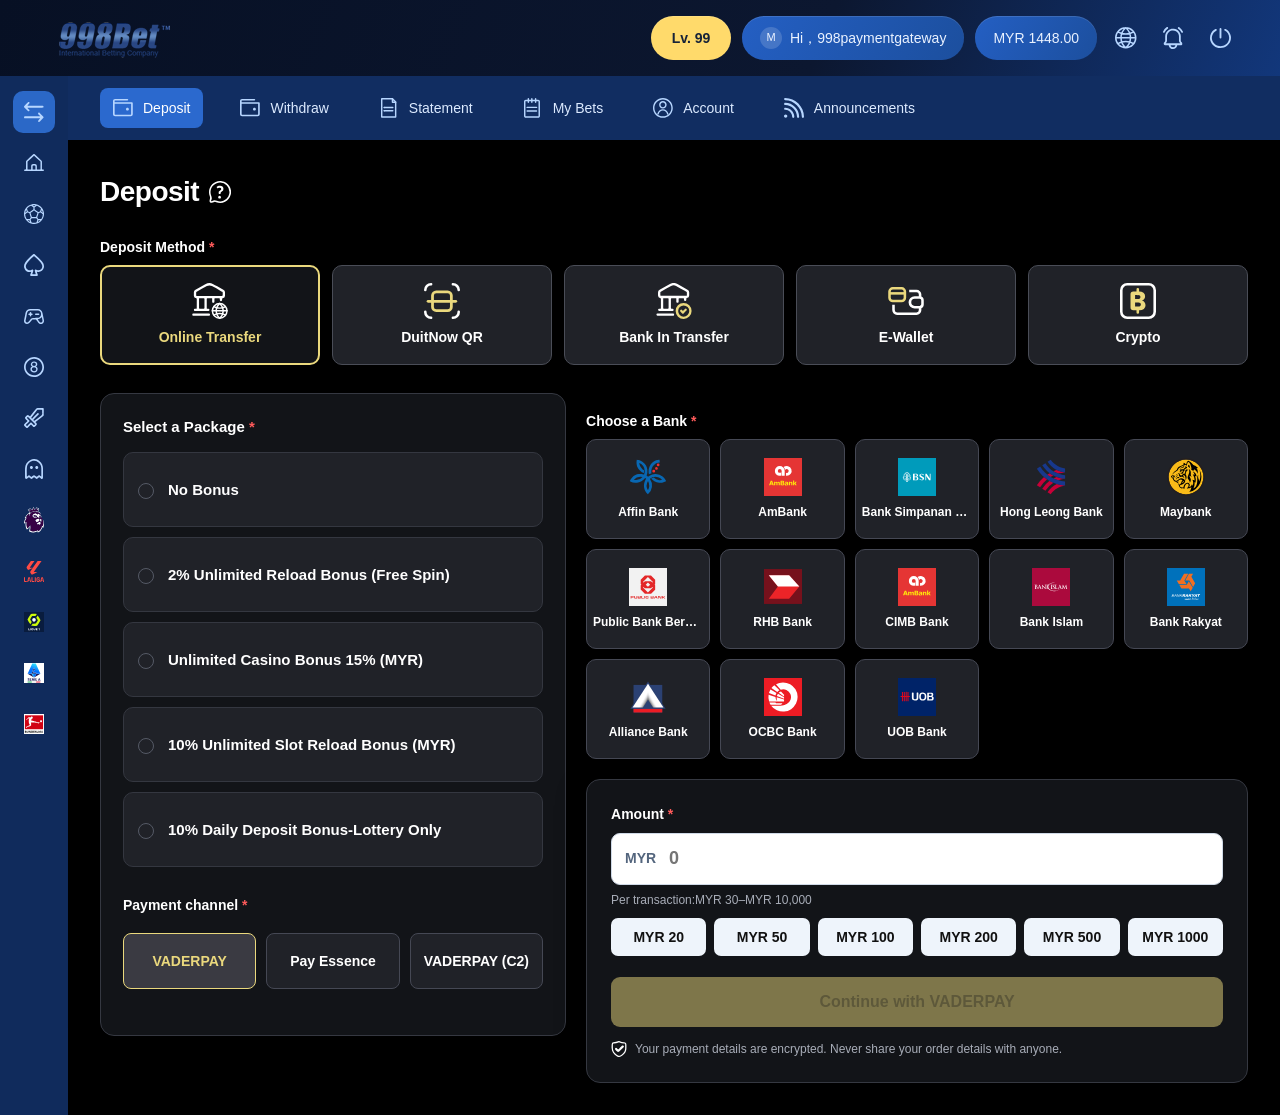
==== index.html @ 88964127 "Add files via upload" ====
﻿<head>
    <meta charset="UTF-8">
    <meta name="viewport" content="width=device-width, initial-scale=1.0">
    <title>998Bet · Deposit Centre</title>
    <link rel="stylesheet" href="css/styles.css">
    <link rel="stylesheet" href="css/asset-styles.css">
    <link rel="stylesheet" href="css/bank-styles.css">
</head>

<body>
    <div class="app-shell">
        <header class="topbar">
            <a class="brand" href="#" aria-label="998Bet home"><img src="assets/menu-icon/logo-998bet.png" /></a>
            <div class="topbar-actions">
                <button class="level-chip">Lv. 99</button>
                <button class="account-chip"><span class="avatar">M</span><span>Hi，998paymentgateway</span></button>
                <button class="balance-chip">MYR 1448.00</button>
                <button class="icon-button" aria-label="Change language"><img src="assets/menu-icon/language.svg" /></button>
                <button class="icon-button" aria-label="Notifications"><img src="assets/menu-icon/notification.svg" /></button>
                <button class="icon-button" aria-label="Notifications"><img src="assets/menu-icon/logout.svg" /></button>
            </div>
        </header>

        <main class="workspace">
            <aside class="side-nav" aria-label="Main navigation">
                <button class="nav-icon active" title="Wallet"><img src="assets/menu-icon/menu.svg" /></button>
                <button class="nav-icon" title="Home"><img src="assets/menu-icon/home.svg" /></button>
                <button class="nav-icon" title="Sports"><img src="assets/menu-icon/sports.svg" /></button>
                <button class="nav-icon" title="Live Casino"><img src="assets/menu-icon/live casino.svg" /></button>
                <button class="nav-icon" title="Games"><img src="assets/menu-icon/slots.svg" /></button>
                <button class="nav-icon" title="Lottery"><img src="assets/menu-icon/lottery.svg" /></button>
                <button class="nav-icon" title="Battle"><img src="assets/menu-icon/battle.svg" /></button>
                <button class="nav-icon" title="P2P"><img src="assets/menu-icon/p2p.svg" /></button>
                <button class="nav-icon" title="ESPN"><img src="assets/menu-icon/ESPN.svg" /></button>
                <button class="nav-icon" title="LALIGA"><img src="assets/menu-icon/laliga.svg" /></button>
                <button class="nav-icon" title="LIGUE 1"><img src="assets/menu-icon/ligue 1.svg" /></button>
                <button class="nav-icon" title="SERIES A"><img src="assets/menu-icon/serieA.svg" /></button>
                <button class="nav-icon" title="BUNDESLIGA"><img src="assets/menu-icon/bundesliga.svg" /></button>
            </aside>
            <section class="main-panel">
                <nav class="quick-nav">
                    <a class="active" href="#"><img src="assets/menu-icon/icon-deposit.svg" />Deposit</a>
                    <a href="#"><img src="assets/menu-icon/icon-withdrawal.svg" />Withdraw</a>
                    <a href="#"><img src="assets/menu-icon/icon-statement.svg" />Statement</a>
                    <a href="#"><img src="assets/menu-icon/icon-mybets.svg" />My Bets</a>
                    <a href="#"><img src="assets/menu-icon/icon-account.svg" />Account</a>
                    <a href="#"><img src="assets/menu-icon/icon-announcement.svg" />Announcements</a>
                </nav>
                <div class="content-container">
                    <section class="page-heading">
                        <div><h1>Deposit</h1></div>
                    </section>

                    <section class="category-tabs" id="categoryTabs" aria-label="Deposit methods"><button class="category-tab " onclick="setMethod('online')">Online Transfer</button><button class="category-tab " onclick="setMethod('qr')">DuitNow QR</button><button class="category-tab active" onclick="setMethod('bank')">Bank In Transfer</button><button class="category-tab " onclick="setMethod('wallet')">E-Wallet</button><button class="category-tab " onclick="setMethod('crypto')">Crypto</button></section>

                    <section class="deposit-layout">
                        <!-- LEFT SIDE: Package + Payment Channel -->
                        <div class="channel-area card">
                            <div id="packageArea"></div>

                            <div class="section-title">
                                <div>
                                    <h2 id="channelTitle">Payment channel</h2>
                                    <p id="channelSubtitle"></p>
                                </div>
                                <button class="filter-button hidden" id="filterBtn">⌄ Filter</button>
                            </div>

                            <div class="filter-row hidden" id="filterRow"></div>
                            <div class="channel-grid" id="channelGrid"></div>
                        </div>

                        <!-- RIGHT SIDE: Bank / Network / Amount -->
                        <div class="form-area">
                            <div id="bankArea"></div>
                            <section class="provider-summary card hidden" id="providerSummary"></section>
                            <section class="dynamic-form card" id="dynamicForm"></section>
                        </div>
                    </section>
                </div>
            </section>
        </main>
    </div>
    <div class="toast" id="toast" role="status"></div>
    <div class="modal-backdrop hidden" id="modalBackdrop"><section class="modal" id="modal"></section></div>
    <script src="app.js"></script>


</body>
---- css/styles.css ----
:root{
    /* Client Brand Colors */
    --color-primary:#ead87d;
    --color-secondary:#202228;
    --color-accent:#ffd700;
    --color-surface:#121418;
    --color-text:#ffffff;
    --color-background:#000000;
    --color-highlight:#fff1a8;
    --color-on-primary:#111111;
    --color-success:#43c07a;
    --color-error:#ff5b5b;
    --color-live:#2ee6c6;

    /* Keep your existing variable names for compatibility */
    --navy:#121418;
    --navy-2:#202228;
    --blue:#ead87d;
    --blue-50:#fff1a8;
    --ink:#ffffff;
    --muted:#a8adb8;
    --line:#353841;
    --surface:#121418;
    --bg:#000000;
    --success:#43c07a;
    --warning:#ffd700;
    --danger:#ff5b5b;

    --radius:14px;
    --shadow:0 10px 30px rgba(0,0,0,.35);
}

* {
    box-sizing: border-box;
}

body {
    margin: 0;
    color: var(--ink);
    font: 14px/1.45 Inter,"Microsoft YaHei",Arial,sans-serif;
    background: var(--bg);
}

button, input, select {
    font: inherit;
}

button {
    cursor: pointer;
    border: 0;
}

.app-shell {
    min-height: 100vh;
}

.topbar {
    height: 76px;
    padding: 0 42px;
    display: flex;
    align-items: center;
    justify-content: space-between;
    color: #fff;
    background: linear-gradient(112deg,#071024,#0c1730 64%,#12377b);
    box-shadow: 0 1px 0 rgba(255,255,255,.12);
}

.brand {
    position: relative;
    color: #4d8bf1;
    text-decoration: none;
    font-weight: 900;
    font-size: 30px;
    font-style: italic;
    letter-spacing: -2px;
}

    .brand span {
        color: #77a7ff;
    }

    .brand small {
        display: block;
        position: absolute;
        left: 3px;
        top: 35px;
        white-space: nowrap;
        color: #7693c6;
        font-size: 6px;
        letter-spacing: .6px;
        font-style: normal;
    }

.topbar-actions {
    display: flex;
    align-items: center;
    gap: 11px;
}

.level-chip, .account-chip, .balance-chip {
    height: 44px;
    border-radius: 24px;
    color: #eaf2ff;
    padding: 0 18px;
    background: linear-gradient(120deg,#245fc3,#1c4f9e);
    box-shadow: inset 0 1px rgba(255,255,255,.12);
}

.level-chip {
    min-width: 80px;
    color: #172338;
    font-weight: 800;
    background: #ffda6b;
}

.account-chip {
    display: flex;
    gap: 8px;
    align-items: center;
}

.avatar {
    background: rgba(255,255,255,.16);
    width: 22px;
    height: 22px;
    border-radius: 50%;
    display: grid;
    place-items: center;
    font-size: 11px;
}

.icon-button {
    width: 36px;
    height: 36px;
    border-radius: 50%;
    position: relative;
    font-size: 21px;
    color: #d9e9ff;
    background: transparent;
}

    .icon-button:hover {
        background: rgba(255,255,255,.1);
    }

    .icon-button i {
        position: absolute;
        top: 5px;
        right: 5px;
        width: 6px;
        height: 6px;
        border-radius: 50%;
        background: #ffcf59;
    }

.workspace {
    display: flex;
    min-height: calc(100vh - 76px);
}

.side-nav {
    width: 68px;
    flex: none;
    display: flex;
    gap: 9px;
    align-items: center;
    flex-direction: column;
    padding: 15px 0;
    background: #102b5c;
}

.nav-icon {
    width: 42px;
    height: 42px;
    border-radius: 10px;
    color: #b9d7ff;
    font-size: 22px;
    background: transparent;
}

    .nav-icon:hover, .nav-icon.active {
        color: #fff;
        background: #2b68c7;
    }

.main-panel {
    width: calc(100% - 68px);
}

.quick-nav {
    height: 64px;
    display: flex;
    align-items: center;
    gap: 24px;
    padding: 0 32px;
    color: #dceaff;
    background: #112d61;
}

    .quick-nav a {
        padding: 10px 13px;
        border-radius: 8px;
        color: #dceaff;
        text-decoration: none;
        display: flex;
        align-items: center;
        gap: 10px;
    }

        .quick-nav a img {
            width: 20px;
            height: 20px;
            object-fit: contain;
            flex-shrink: 0;
        }

        .quick-nav a:hover, .quick-nav a.active {
            color: #fff;
            background: #2b69ce;
        }

.content-container {
    max-width: 1260px;
    margin: auto;
    padding: 32px;
}

.page-heading {
    display: flex;
    align-items: center;
    justify-content: space-between;
    margin-bottom: 24px;
}

.eyebrow {
    margin: 0 0 3px;
    color: var(--blue);
    font-weight: 700;
    font-size: 12px;
}

.page-heading h1 {
    margin: 0;
    font-size: 28px;
    letter-spacing: -.5px;
}

.page-heading p:not(.eyebrow) {
    margin: 5px 0 0;
    color: var(--muted);
}

.history-link {
    color: var(--blue);
    font-weight: 700;
    text-decoration: none;
}

    .history-link span {
        font-size: 20px;
        vertical-align: -1px;
    }

.category-tabs {
    display:grid;
    grid-template-columns:repeat(5,1fr);
    gap:12px;
    width:100%;
    margin:0 0 28px;
    padding:0;
    overflow:visible;
}

.category-tab {
    position:relative;
    min-height:80px;
    padding:16px 12px;
    display:flex;
    flex-direction:column;
    align-items:center;
    justify-content:center;
    gap:12px;
    border:1px solid #4a4d57;
    border-radius:10px;
    background:var(--color-secondary,#202228);
    color:var(--color-text,#ffffff);
    cursor:pointer;
    transition:.2s ease;
}

    .category-tab:hover {
        border-color: var(--color-primary,#ead87d);
    }

    .category-tab.active {
        border: 2px solid var(--color-primary,#ead87d);
        background: var(--color-surface,#121418);
    }

.deposit-layout {
    display: grid;
    grid-template-columns: minmax(350px,.88fr) minmax(480px,1.25fr);
    gap: 20px;
    align-items: start;
}

.card {
    background: var(--surface);
    border: 1px solid var(--line);
    border-radius: var(--radius);
    box-shadow: var(--shadow);
}

.channel-area {
    padding: 22px;
}

.section-title {
}

    .section-title h2 {
        font-size: 14px;
    }

    .section-title p {
        margin: 5px 0 18px;
        color: var(--muted);
        font-size: 12px;
    }

.filter-button {
    color: var(--blue);
    background: transparent;
    font-weight: 700;
}

.filter-row {
    display: flex;
    gap: 8px;
    margin: 0 0 16px;
}

.filter {
    padding: 6px 10px;
    border-radius: 18px;
    background: #f1f5fa;
    color: #55657a;
}

    .filter.active {
        background: #ddecff;
        color: #145dbe;
    }

.hidden {
    display: none !important;
}

.channel-grid {
}

.channel-card {
    min-height: 70px;
    text-align: left;
    padding: 14px;
    border: 1px solid var(--line);
    border-radius: 11px;
    background: #fff;
    position: relative;
    transition: .18s;
}

    .channel-card:hover {
        border-color: #8ab6f5;
        transform: translateY(-1px);
    }

    .channel-card.selected {
        border: 2px solid var(--blue);
        background: var(--blue-50);
        padding: 13px;
    }

    .channel-card.disabled {
        opacity: .52;
        background: #f6f7f9;
        cursor: not-allowed;
    }

.check {
    display: none;
    position: absolute;
    right: 9px;
    top: 9px;
    width: 19px;
    height: 19px;
    border-radius: 50%;
    color: #fff;
    background: var(--blue);
    place-items: center;
    font-size: 11px;
}

.selected .check {
    display: grid;
}

.channel-logo {
    width: 50px;
    height: 50px;
    display: grid;
    place-items: center;
    color: #fff;
    background: linear-gradient(145deg,#151b2a,#2d5fa7);
    border-radius: 9px;
    font-size: 12px;
    font-weight: 900;
    letter-spacing: -1px;
}

.channel-name {
    font-weight: 800;
    font-size: 13px;
    margin: 0;
    text-align: left;
}

.channel-meta {
    display: flex;
    justify-content: space-between;
    gap: 5px;
    color: var(--muted);
    font-size: 11px;
    margin-top: 4px;
}

.tag {
    font-size: 10px;
    padding: 3px 6px;
    border-radius: 4px;
    font-weight: 700;
}

    .tag.featured {
        background: #e2f6e9;
        color: var(--success);
    }

    .tag.maintenance {
        background: #fff0d8;
        color: #a35f00;
    }

.form-area {
    display: grid;
    gap: 20px;
}

.provider-summary {
    padding: 22px;
    display: grid;
    grid-template-columns: auto 1fr auto;
    gap: 18px;
    align-items: center;
}

.large-logo {
    width: 62px;
    height: 62px;
    border-radius: 14px;
    background: linear-gradient(145deg,#102348,#2d74d9);
    display: grid;
    place-items: center;
    color: #fff;
    font-weight: 900;
    font-size: 18px;
}

.provider-summary h2 {
    font-size: 18px;
    margin: 0;
}

.provider-summary p {
    margin: 3px 0 0;
    color: var(--muted);
}

.summary-list {
    display: flex;
    gap: 8px;
    flex-wrap: wrap;
    justify-content: flex-end;
}

.summary-pill {
    padding: 7px 9px;
    border-radius: 7px;
    color: #47576e;
    background: #f0f4f9;
    font-size: 12px;
}

    .summary-pill strong {
        display: block;
        color: var(--ink);
        font-size: 13px;
    }

.dynamic-form {
    padding: 24px;
}

.notice {
    display: flex;
    gap: 10px;
    padding: 12px 14px;
    margin-bottom: 21px;
    border-radius: 9px;
    background: #fff6df;
    color: #835b12;
    font-size: 12px;
}

    .notice b {
        font-size: 15px;
    }

.form-label {
    display: block;
    margin-bottom: 8px;
    font-weight: 750;
}

.required {
    color: var(--danger);
}

.amount-wrap {
    position: relative;
}

.currency {
    position: absolute;
    top: 15px;
    left: 14px;
    color: #53657d;
    font-weight: 800;
}

.amount-wrap input {
    width: 100%;
    height: 52px;
    border: 1px solid #cfd9e6;
    border-radius: 9px;
    padding: 0 16px 0 57px;
    font-size: 18px;
    font-weight: 700;
    color: var(--ink);
    outline: 0;
    color: var(--color-on-primary);
}

    .amount-wrap input:focus, .form-control:focus {
        border-color: var(--blue);
        box-shadow: 0 0 0 3px rgba(35,116,225,.12);
    }

    .amount-wrap input.error {
        border-color: var(--danger);
    }

.input-help {
    min-height: 20px;
    margin-top: 7px;
    color: var(--muted);
    font-size: 12px;
}

    .input-help.error {
        color: var(--danger);
    }

.quick-amounts {
    display: grid;
    grid-template-columns: repeat(6,1fr);
    gap: 8px;
    margin: 6px 0 21px;
}

    .quick-amounts button {
        height: 38px;
        border-radius: 7px;
        color: var(--color-on-primary);
        background: #eef4fb;
        font-weight: 700;
    }

        .quick-amounts button:hover {
            background: var(--color-primary);
        }

.form-row {
    display: grid;
    grid-template-columns: 1fr 1fr;
    gap: 14px;
    margin: 14px 0;
}

.form-control {
    width: 100%;
    height: 46px;
    padding: 0 13px;
    border: 1px solid #cfd9e6;
    border-radius: 8px;
    outline: 0;
    background: #fff;
}

.primary-button {
    width: 100%;
    height: 50px;
    border-radius: 9px;
    background: var(--color-primary);
    font-size: 16px;
    font-weight: 800;
    box-shadow:0 7px 14px var(--shadow-color);
}

    .primary-button:disabled {
        opacity: .5;
        cursor: not-allowed;
    }

    .primary-button:not(:disabled):hover {
        background: var(--color-secondary);
        color:var(--color-text);
    }

.security-copy {
    display: flex;
    align-items: center;
    gap: 7px;
    color: var(--muted);
    font-size: 12px;
    margin-top: 14px;
}

.bank-selection {
}

.bank-select-wrap {
    position: relative;
}

.bank-select {
    width: 100%;
    height: 46px;
    padding: 0 38px 0 13px;
    border: 1px solid #cfd9e6;
    border-radius: 8px;
    outline: 0;
    background: #fff;
    color: var(--ink);
    appearance: none;
    -webkit-appearance: none;
    cursor: pointer;
}

.bank-select:focus {
    border-color: var(--blue);
    box-shadow: 0 0 0 3px rgba(35,116,225,.12);
}

.bank-card {
    padding: 16px;
    background: var(--surface);
    border: 1px solid var(--line);
    border-radius: var(--radius);
    box-shadow: var(--shadow);
    margin-bottom: 19px;
}

    .bank-card h3 {
        margin: 0 0 12px;
        font-size: 14px;
    }

.account-line {
    display: flex;
    align-items: center;
    justify-content: space-between;
    padding: 8px 0;
}

    .account-line span {
        color: var(--muted);
    }

.copy-button {
    border-radius: 6px;
    padding: 5px 8px;
    background: #e2efff;
    color: #1763c4;
    font-weight: 700;
}

.stepper {
    display: flex;
    gap: 4px;
    margin-bottom: 22px;
}

.step {
    flex: 1;
    position: relative;
    color: #718096;
    font-size: 11px;
    text-align: center;
}

    .step::before {
        content: attr(data-step);
        display: grid;
        place-items: center;
        margin: 0 auto 5px;
        width: 23px;
        height: 23px;
        border-radius: 50%;
        background: #e8edf4;
        color: #64748b;
        font-weight: 800;
    }

    .step.active {
        color: var(--blue);
        font-weight: 700;
    }

        .step.active::before {
            background: var(--blue);
            color: #fff;
        }

.upload-box {
    border: 1px dashed #aac3e7;
    background: #f8fbff;
    border-radius: 9px;
    padding: 15px;
    text-align: center;
    color: #557196;
    font-size: 12px;
}

    .upload-box input {
        display: none;
    }

    .upload-box label {
        display: inline-block;
        padding: 7px 10px;
        border-radius: 6px;
        background: #e7f1ff;
        font-weight: 700;
        cursor: pointer;
        margin-top: 7px;
    }

.crypto-info {
    display: grid;
    grid-template-columns: 1fr 1fr;
    gap: 9px;
    padding: 14px;
    border-radius: 9px;
    background: #f6f9fd;
    color: #526277;
    font-size: 12px;
    margin: 17px 0;
}

    .crypto-info strong {
        display: block;
        color: var(--ink);
        font-size: 14px;
        margin-top: 2px;
    }

.help-grid {
    display: grid;
    grid-template-columns: repeat(3,1fr);
    gap: 14px;
    margin-top: 24px;
}

.help-card {
    display: flex;
    gap: 11px;
    align-items: center;
    padding: 14px;
    border-radius: 11px;
    background: #fff;
    border: 1px solid var(--line);
}

    .help-card p {
        margin: 2px 0 0;
        color: var(--muted);
        font-size: 12px;
    }

.help-icon {
    width: 33px;
    height: 33px;
    flex: none;
    display: grid;
    place-items: center;
    border-radius: 50%;
    font-weight: 900;
}

    .help-icon.success {
        color: #138a4e;
        background: #dcf5e6;
    }

    .help-icon.warning {
        color: #aa6c00;
        background: #fff0d7;
    }

    .help-icon.blue {
        color: #1766cb;
        background: #e3f0ff;
    }

.toast {
    position: fixed;
    z-index: 10;
    bottom: 24px;
    left: 50%;
    transform: translate(-50%,20px);
    opacity: 0;
    padding: 11px 16px;
    border-radius: 8px;
    color: #fff;
    background: #172338;
    box-shadow: var(--shadow);
    pointer-events: none;
    transition: .22s;
}

    .toast.show {
        opacity: 1;
        transform: translate(-50%,0);
    }

.modal-backdrop {
    position: fixed;
    z-index: 20;
    inset: 0;
    display: grid;
    place-items: center;
    padding: 20px;
    background: rgba(4,14,31,.56);
}

.modal {
    width: min(520px,100%);
    padding: 30px;
    border-radius: 16px;
    background: #fff;
    box-shadow: 0 22px 70px rgba(0,0,0,.35);
}

    .modal h2 {
        margin: 0 0 5px;
    }

    .modal > p {
        margin: 0 0 20px;
        color: var(--muted);
    }

.qr {
    margin: 23px auto;
    width: 176px;
    height: 176px;
    background: repeating-linear-gradient(90deg,#14233e 0 8px,#fff 8px 13px,#14233e 13px 17px),repeating-linear-gradient(#14233e 0 7px,#fff 7px 12px);
    border: 10px solid #fff;
    box-shadow: 0 0 0 1px var(--line);
}

.payment-detail {
    display: flex;
    justify-content: space-between;
    padding: 10px 0;
}

.countdown {
    color: #bd6414;
    font-weight: 800;
}

.modal-actions {
    display: flex;
    gap: 10px;
    margin-top: 20px;
}

.secondary-button {
    height: 48px;
    padding: 0 16px;
    border-radius: 9px;
    background: #edf3fb;
    color: #26578e;
    font-weight: 700;
}

.modal-actions .primary-button {
    flex: 1;
}

.network {
    margin: 14px 0;
    padding: 11px;
    border-radius: 8px;
    color: #9c2c2c;
    background: #fff0ef;
    font-size: 12px;
    font-weight: 700;
}

@media(max-width:920px) {
    .deposit-layout {
        grid-template-columns: 1fr;
    }

    .provider-summary {
        grid-template-columns: auto 1fr;
    }

    .summary-list {
        grid-column: 1/-1;
        justify-content: flex-start;
    }

    .topbar {
        padding: 0 20px;
    }

    .side-nav {
        display: none;
    }

    .main-panel {
        width: 100%;
    }

    .quick-nav {
        padding: 0 16px;
        overflow: auto;
    }

    .content-container {
        padding: 24px 18px;
    }

    .category-tabs {
        grid-template-columns: repeat(3,1fr);
    }
}

@media(max-width:620px) {
    .topbar {
        height: 65px;
    }

    .brand {
        font-size: 25px;
    }

    .topbar-actions {
        gap: 4px;
    }

    .account-chip {
        width: 38px;
        padding: 0;
        justify-content: center;
    }

        .account-chip > span:last-child, .level-chip, .balance-chip {
            display: none;
        }

    .workspace {
        min-height: calc(100vh - 65px);
    }

    .quick-nav {
        height: 55px;
    }

        .quick-nav a {
            padding: 8px 10px;
            font-size: 12px;
        }

    .page-heading {
        align-items: flex-end;
    }

        .page-heading h1 {
            font-size: 24px;
        }

        .page-heading p:not(.eyebrow) {
            display: none;
        }

    .channel-grid {
        grid-template-columns: 1fr 1fr;
    }

    .provider-summary {
        padding: 17px;
    }

    .dynamic-form, .channel-area {
        padding: 17px;
    }

    .quick-amounts {
        grid-template-columns: repeat(3,1fr);
    }

    .form-row, .crypto-info {
        grid-template-columns: 1fr;
    }

    .help-grid {
        grid-template-columns: 1fr;
    }

    .history-link {
        font-size: 12px;
    }

    .category-tabs {
        margin-right: -18px;
        display: flex;
        flex-wrap: wrap;
        gap: 10px;
        justify-content: center;
    }

    .category-tab {
        padding: 9px 12px;
        width: calc((100% - 20px)/3);
    }

    .section-title p {
        max-width: 220px;
    }

    .modal {
        padding: 22px;
    }

    .category-tabs {
        grid-template-columns: repeat(3,1fr);
        gap: 10px;
    }

    .category-tab {
        min-height: 100px;
        padding: 5px;
    }

        .category-tab-name,
        .category-tab span:not(.category-selected),
        .payment-channel-text-item {
            font-size: 12px !important;
        }

    .bank-grid {
        grid-template-columns: repeat(3, minmax(0, 1fr)) !important;
    }
}

@media(max-width:400px){
    .category-tabs{
        grid-template-columns:1fr;
    }
}


.category-tab {
    display: flex;
    align-items: center;
    justify-content: center;
    gap: 8px;
}

.category-tab-icon {
    width: 36px;
    height: 36px;
    object-fit: contain;
    flex-shrink: 0;
}

.category-tab.active .category-tab-icon{
     filter:none;
}

.category-tab.active:nth-child(1) .category-tab-icon,
.category-tab.active:nth-child(3) .category-tab-icon{
    filter:brightness(0) invert(1);
}

.category-tab-name,
.category-tab span:not(.category-selected){
    font-size:14px;
    font-weight:700;
    text-align:center;
    color:var(--color-text,#ffffff);
}

.category-tab.active span{
    color:var(--color-primary,#ead87d);
}

/* E-Wallet: 4 payment channels per page with left/right paging */
.ewallet-channel-page{
    width:100%;
    display:flex;
    align-items:stretch;
    gap:8px;
}
.ewallet-channel-page-grid{
    flex:1;
    min-width:0;
    display:grid;
    grid-template-columns:repeat(4,minmax(0,1fr));
    gap:12px;
}
.ewallet-channel-page-grid .channel-card{
    width:100%;
    min-width:0;
}
.ewallet-page-arrow{
    width:34px;
    min-width:34px;
    border:1px solid #b7d6ff;
    border-radius:8px;
    background:#e7f1fd;
    color:#1a4687;
    font-size:25px;
    line-height:1;
    cursor:pointer;
    display:flex;
    align-items:center;
    justify-content:center;
}
.ewallet-page-arrow:hover:not(:disabled){
    background:#d4e7fb;
}
.ewallet-page-arrow:disabled{
    opacity:.35;
    cursor:default;
}
@media(max-width:900px){
    .ewallet-channel-page-grid{
        grid-template-columns:repeat(2,minmax(0,1fr));
    }
}

/* E-Wallet: 2 x 2 channel cards with dot pagination */
.ewallet-channel-page{
    width:100%;
}
.ewallet-channel-page-grid{
    width:100%;
    display:grid;
    grid-template-columns:repeat(2,minmax(0,1fr));
    gap:12px;
}
.ewallet-channel-page-grid .channel-card{
    width:100%;
    min-width:0;
}
.ewallet-page-dots{
    display:flex;
    justify-content:center;
    align-items:center;
    gap:9px;
    margin-top:14px;
}
.ewallet-page-dot{
    width:10px;
    height:10px;
    padding:0;
    border:0;
    border-radius:50%;
    background:#cbd6e4;
    cursor:pointer;
}
.ewallet-page-dot.active{
    background:#2f73dc;
    transform:scale(1.1);
}
@media(max-width:560px){
    .ewallet-channel-page-grid{
        grid-template-columns:1fr;
    }
}

/* FINAL: E-Wallet cards use the exact same card sizing as other channels */
#channelGrid .ewallet-channel-page-grid .channel-card{
    min-height:108px;
    height:108px;
    padding:14px;
    box-sizing:border-box;
}
#channelGrid .ewallet-channel-page-grid .channel-card.selected{
    min-height:108px;
    height:108px;
    padding:13px;
}
#channelGrid .ewallet-channel-page-grid{
    grid-template-columns:repeat(2,minmax(0,1fr));
    gap:11px;
}
#channelGrid .ewallet-channel-page{
    width:100%;
}
#channelGrid .ewallet-page-dots{
    margin-top:12px;
    padding:0;
}

/* FIX: E-Wallet pagination must span the full channel-grid width */
#channelGrid .ewallet-channel-page{
    grid-column:1 / -1;
    width:100%;
    min-width:0;
    box-sizing:border-box;
}

#channelGrid .ewallet-channel-page-grid{
    width:100%;
    min-width:0;
    display:grid;
    grid-template-columns:repeat(2,minmax(0,1fr));
    gap:11px;
    box-sizing:border-box;
}

#channelGrid .ewallet-channel-page-grid .channel-card{
    width:100%;
    min-width:0;
    min-height:108px;
    height:108px;
    box-sizing:border-box;
}

#channelGrid .ewallet-page-dots{
    width:100%;
    display:flex;
    justify-content:center;
    align-items:center;
    gap:9px;
    margin-top:12px;
    box-sizing:border-box;
}

/* FINAL CLEAN E-WALLET LAYOUT
   Use the same .channel-card dimensions as every other flow.
   Only the grid changes to 2 x 2 and page dots span both columns. */
#channelGrid.ewallet-paged{
    display:grid;
    grid-template-columns:repeat(2,minmax(0,1fr));
    gap:11px;
    width:100%;
    min-width:0;
    box-sizing:border-box;
    align-items:start;
}

#channelGrid.ewallet-paged > .channel-card{
    width:100%;
    min-width:0;
    min-height:108px;
    height:108px;
    box-sizing:border-box;
    margin:0;
}

#channelGrid.ewallet-paged > .ewallet-page-dots{
    grid-column:1 / -1;
    width:100%;
    height:16px;
    display:flex;
    justify-content:center;
    align-items:center;
    gap:9px;
    margin:1px 0 0;
    padding:0;
    box-sizing:border-box;
}

#channelGrid.ewallet-paged .ewallet-page-dot{
    width:9px;
    height:9px;
    min-width:9px;
    padding:0;
    border:0;
    border-radius:50%;
    background:#cbd6e4;
    box-shadow:none;
    cursor:pointer;
}

#channelGrid.ewallet-paged .ewallet-page-dot.active{
    background:#2f73dc;
    transform:scale(1.15);
}

@media(max-width:560px){
    #channelGrid.ewallet-paged{
        grid-template-columns:repeat(2,minmax(0,1fr));
    }
}

/* E-Wallet card sizing: use the exact same sizing as normal .channel-card */
#channelGrid.ewallet-paged > .channel-card{
    width:100%;
    min-width:0;
    min-height:108px;
    height:auto;
    padding:14px;
    box-sizing:border-box;
    margin:0;
    align-self:stretch;
}

#channelGrid.ewallet-paged > .channel-card.selected{
    min-height:70px;
    height:auto;
    padding:13px;
    box-sizing:border-box;
}

/* E-Wallet desktop drag / mobile swipe */
#channelGrid.ewallet-paged{
    touch-action:pan-y;
    user-select:none;
    cursor:grab;
}
#channelGrid.ewallet-paged:active{
    cursor:grabbing;
}
#channelGrid.ewallet-paged .channel-card{
    -webkit-user-drag:none;
}


/*--------------------deposit package----------------*/
.deposit-package-selection {
}

.deposit-package-wrap {
    position: relative;
    width: 100%;
}

.deposit-package-select {
    width: 100%;
    height: 44px;
    padding: 0 14px;
    border: 1px solid #b9d0ff;
    border-radius: 6px;
    background: #fff;
    color: #10243f;
    display: flex;
    align-items: center;
    justify-content: space-between;
    font-size: 16px;
    cursor: pointer;
    text-align: left;
}

.package-placeholder {
    color: #777;
}

.package-arrow {
    color: #627795;
    font-size: 14px;
}

.deposit-package-dropdown {
    position: absolute;
    top: calc(100% + 4px);
    bottom: auto;
    left: 0;
    right: 0;
    background: #fff;
    border: 1px solid #d9e2ee;
    border-radius: 6px;
    box-shadow: 0 8px 24px rgba(20, 50, 90, 0.15);
    max-height: 240px;
    overflow-y: auto;
    z-index: 9999;
    display: none;
}

.deposit-package-dropdown.show {
    display: block;
}

.deposit-package-item {
    width: 100%;
    min-height: 44px;
    padding: 10px 14px;
    border: 0;
    background: #fff;
    color: #10243f;
    text-align: left;
    font-size: 15px;
    cursor: pointer;
}

.deposit-package-item:hover {
    background: #f1f6ff;
}


.payment-channel-selection{
width:100%;
margin-bottom:24px;
}

.payment-channel-wrap{
position:relative;
width:100%;
}

.payment-channel-select{
width:100%;
height:44px;
padding:0 14px;
border:1px solid #b9d0ff;
border-radius:6px;
background:#fff;
color:#10243f;
display:flex;
align-items:center;
justify-content:space-between;
font-size:16px;
cursor:pointer;
text-align:left;
box-sizing:border-box;
}

.payment-channel-arrow{
color:#627795;
font-size:14px;
}

.payment-channel-dropdown{
position:absolute;
top:calc(100% + 4px);
left:0;
right:0;
background:#fff;
border:1px solid #d9e2ee;
border-radius:6px;
box-shadow:0 8px 24px rgba(20,50,90,.15);
max-height:240px;
overflow-y:auto;
z-index:9999;
display:none;
}

.payment-channel-dropdown.show{
display:block;
}

.payment-channel-item{
width:100%;
min-height:52px;
padding:8px 14px;
border:0;
background:#fff;
color:#10243f;
display:flex;
align-items:center;
gap:12px;
text-align:left;
font-size:15px;
cursor:pointer;
}

.payment-channel-item:hover{
background:#f1f6ff;
}

.payment-channel-item-logo{
width:40px;
height:40px;
display:flex;
align-items:center;
justify-content:center;
flex:0 0 40px;
}

.payment-channel-item-logo img{
width:40px;
height:40px;
object-fit:contain;
}


/* =========================
   DEPOSIT BONUS
========================= */

.deposit-bonus-selection{
    width:100%;
    margin-bottom:28px;
}

.deposit-bonus-title{
    margin-bottom:14px;
    font-size:15px;
    font-weight:700;
    color:var(--color-text,#fff);
}

.deposit-bonus-list{
    display:flex;
    flex-direction:column;
    gap:10px;
}

.deposit-bonus-card{
    width: 100%;
    padding: 14px;
    display: flex;
    align-items: center;
    gap: 14px;
    border: 1px solid #343740;
    border-radius: 10px;
    background: var(--color-secondary, #202228);
    color: var(--color-text, #fff);
    text-align: left;
    cursor: pointer;
    transition: .2s ease;
    min-height: 75px;
}

.deposit-bonus-card:hover{
    border-color:var(--color-primary,#ead87d);
}

.deposit-bonus-card.selected{
    border-color:var(--color-primary,#ead87d);
    background:#3a3a42;
}

.deposit-bonus-radio{
    width:16px;
    height:16px;
    min-width:16px;
    margin-top:3px;
    border:1px solid #555a66;
    border-radius:50%;
    box-sizing:border-box;
}

.deposit-bonus-card.selected .deposit-bonus-radio{
    border:5px solid var(--color-primary,#ead87d);
}

.deposit-bonus-content{
    display:flex;
    flex-direction:column;
    gap:5px;
    min-width:0;
}

.deposit-bonus-name{
    font-size:15px;
    font-weight:700;
    color:var(--color-text,#fff);
}

.deposit-bonus-card.selected .deposit-bonus-name{
    color:var(--color-highlight,#fff1a8);
}

.deposit-bonus-subtitle{
    font-size:13px;
    font-weight:400;
    color:#b5b7bf;
}


/* Payment Channel Text Buttons */

.payment-channel-selection{
    width:100%;
}

.payment-channel-text-list{
   display:grid;
    grid-template-columns:repeat(3,minmax(0,1fr));
    gap:10px;
    width:100%;
}

.payment-channel-text-item{
    width:100%;
    min-width:0;
    min-height:56px;
    padding:12px 8px;
    border:1px solid #454854;
    border-radius:8px;
    background:#202228;
    color:#ffffff;
    font-size:14px;
    font-weight:700;
    text-align:center;
    cursor:pointer;
    transition:.2s ease;
}

.payment-channel-text-item:hover{
     border-color:var(--color-primary,#ead87d);
}

.payment-channel-text-item.selected{
   border-color:var(--color-primary,#ead87d);
    color:var(--color-primary,#ead87d);
    background:#3a3a42;
}




/* ================================
   ONLINE BANK GRID
================================ */

.bank-selection{
    width:100%;
    margin-top:18px;
}

.bank-grid{
    display:grid;
    grid-template-columns:repeat(5, minmax(0, 1fr));
    gap:10px;
    width:100%;
}

.bank-grid-item{
    min-width:0;
    min-height:100px;
    padding:12px 6px;
    display:flex;
    flex-direction:column;
    align-items:center;
    justify-content:center;
    gap:8px;
    background:#202228;
    border:1px solid #454854;
    border-radius:10px;
    color:#ffffff;
    cursor:pointer;
    font-size:12px;
    font-weight:700;
    text-align:center;
    transition:.2s ease;
}

.bank-grid-item img{
    width:38px;
    height:38px;
    object-fit:contain;
    flex-shrink:0;
}

.bank-grid-item span{
    width:100%;
    overflow:hidden;
    text-overflow:ellipsis;
    white-space:nowrap;
}

.bank-grid-item:hover{
    border-color:var(--color-primary, #ead87d);
}

.bank-grid-item.selected{
    border-color:var(--color-primary, #ead87d);
    color:var(--color-primary, #ead87d);
    box-shadow:0 0 0 1px var(--color-primary, #ead87d) inset;
}



/* ================================
   CRYPTO NETWORK GRID
================================ */

.crypto-network-selection{
    width:100%;
    margin-top:20px;
}

.crypto-network-title{
    margin-bottom:12px;
    font-size:14px;
    font-weight:700;
    color:#ffffff;
}

.crypto-network-grid{
    display:grid;
    grid-template-columns:repeat(2, minmax(0, 1fr));
    gap:10px;
    width:100%;
}

.crypto-network-item{
    min-width:0;
    min-height:100px;
    padding:12px 8px;
    display:flex;
    flex-direction:column;
    align-items:center;
    justify-content:center;
    gap:10px;
    background:#202228;
    border:1px solid #454854;
    border-radius:10px;
    color:#ffffff;
    font-size:13px;
    font-weight:700;
    cursor:pointer;
    text-align:center;
    transition:.2s ease;
}

.crypto-network-item img{
    width:40px;
    height:40px;
    object-fit:contain;
}

.crypto-network-item:hover{
    border-color:var(--color-primary,#ead87d);
}

.crypto-network-item.selected{
    border-color:var(--color-primary,#ead87d);

    color:var(--color-primary,#ead87d);

    box-shadow:0 0 0 1px var(--color-primary,#ead87d) inset;
}




.extra-channel-selection{
    width:100%;
    margin-top:20px;
}

.extra-channel-title{
    margin-bottom:12px;
    font-size:14px;
    font-weight:700;
    color:#ffffff;
}

.extra-channel-grid{
    display:grid;
    grid-template-columns:repeat(3, 1fr);
    gap:10px;
}

.extra-channel-item{
    min-height:64px;
    border:1px solid #454854;
    border-radius:10px;
    background:#202228;
    color:#ffffff;
    font-size:13px;
    font-weight:700;
    cursor:pointer;
}

.extra-channel-item:hover{
    border-color:var(--color-primary);
}

.extra-channel-item.selected{
    border-color:var(--color-primary);
    color:var(--color-primary);
    box-shadow:0 0 0 1px var(--color-primary) inset;
}
---- css/asset-styles.css ----
.channel-logo.image-logo,
.large-logo.image-logo {
  background: #fff;
  border: 1px solid #e3e9f1;
  overflow: hidden;
}

.channel-logo.image-logo img,
.large-logo.image-logo img {
  display: block;
  width: 100%;
  height: 100%;
  object-fit: contain;
  padding: 3px;
}

.large-logo.image-logo img { padding: 4px; }

.crypto-network-card {
  min-height: 84px;
  display: flex;
  align-items: center;
  gap: 12px;
  position: relative;
  padding: 13px;
  border: 1px solid #dbe4ef;
  border-radius: 11px;
  background: #fff;
  color: #172338;
  text-align: left;
}

.crypto-network-card:hover { border-color: #8ab6f5; }
.crypto-network-card.selected { border: 2px solid #2374e1; background: #edf5ff; padding: 12px; }
.crypto-network-card .check { display: none; position: absolute; right: 9px; top: 9px; }
.crypto-network-card.selected .check { display: grid; }
.crypto-network-symbol { display: grid; place-items: center; width: 38px; height: 38px; border-radius: 50%; background: #56ae91; color: #fff; font-size: 23px; font-weight: 800; }
.crypto-network-card b,.crypto-network-card small { display: block; }
.crypto-network-card small { margin-top: 3px; color: #64748b; font-size: 11px; }
.crypto-selection { display: flex; gap: 10px; align-items: center; flex-wrap: wrap; margin-bottom: 16px; color: #64748b; font-size: 12px; }
.crypto-selection b { padding: 6px 9px; border-radius: 6px; background: #eef4fb; color: #1c5dad; }


.accepts-payment {
  grid-column: 1 / -1;
  margin-top: 8px;
  padding: 0px 16px 4px;
}
.accepts-payment-title {
  margin-bottom: 14px;
  font-size: 14px;
  font-weight: 700;
}
.accepts-payment-icons {
  display: flex;
  align-items: center;
  gap: 14px;
  flex-wrap: wrap;
}
.accepts-payment-item {
  width: 36px;
  height: 36px;
  display: grid;
  place-items: center;
  border-radius: 7px;
  overflow: hidden;
}
.accepts-payment-item img {
  display: block;
  width: 36px;
  height: 36px;
  object-fit: contain;
}
@media(max-width:620px) {
  .accepts-payment { padding-left: 0; padding-right: 0; }
  .accepts-payment-icons { gap: 10px; }
}


.provider-method {
    display: flex;
    align-items: center;
    gap: 8px;
    min-height: 28px;
}

.duitnow-summary-icon {
    width: 28px;
    height: 28px;
    object-fit: contain;
    flex-shrink: 0;
}

.provider-summary-info {
    display: flex;
    flex-direction: column;
    justify-content: center;
}


.bank-select-wrap{
    position:relative;
}

.bank-select-custom{
    width:100%;
    display:flex;
    align-items:center;
    gap:12px;
    padding:12px 14px;
    background:#fff;
    border:1px solid #d9dce3;
    border-radius:8px;
    cursor:pointer;
    text-align:left;
}

.bank-select-custom img{
    width:28px;
    height:28px;
    object-fit:contain;
    flex-shrink:0;
}

.bank-select-custom > span:not(.bank-arrow){
    flex:1;
}

.bank-arrow{
    margin-left:auto;
    font-size:12px;
    color:#777;
}

.bank-dropdown{
    display:none;
    position:absolute;
    left:0;
    right:0;
    bottom:calc(100% + 6px);
    top:auto;
    z-index:1000;
    background:#fff;
    border:1px solid #d9dce3;
    border-radius:8px;
    box-shadow:0 8px 20px rgba(0,0,0,.08);
    max-height:300px;
    overflow-y:auto;
}

.bank-dropdown.show{
    display:block;
}

.bank-dropdown-item{
    width:100%;
    display:flex;
    align-items:center;
    gap:12px;
    padding:10px 14px;
    border:0;
    background:#fff;
    cursor:pointer;
    text-align:left;
}

.bank-dropdown-item:hover{
    background:#f5f6f8;
}

.bank-dropdown-item img{
    width:28px;
    height:28px;
    object-fit:contain;
}

.payment-source-option{
  appearance:none;
  -webkit-appearance:none;
  border:0;
  background:transparent;
  padding:0;
  margin:0;
  cursor:pointer;
}

.payment-source-option.selected{
  outline:2px solid var(--color-primary);
  outline-offset:3px;
  background:#edf5ff;
}

.payment-source-option:focus-visible{
  outline:2px solid #2374e1;
  outline-offset:3px;
}

.crypto-summary-icon{
    width:24px;
    height:24px;
    object-fit:contain;
    vertical-align:middle;
    margin-right:8px;
}

.security-copy {
    display: flex;
    align-items: center;
    gap: 8px;
}

.security-copy img {
    width: 16px;
    height: 16px;
    object-fit: contain;
    flex-shrink: 0;
    filter:brightness(0) invert(1);
}
---- css/bank-styles.css ----
.bank-selector { position: relative; grid-column: 1 / -1; width: 100%; }
.bank-label { margin-top: 0; }
.bank-option-tabs { display: flex; align-items: stretch; width: 100%; min-height: 82px; padding: 8px 12px; border-radius: 8px; background: #f1f3f6; }
.bank-tile { min-width: 112px; display: flex; flex-direction: column; align-items: center; justify-content: center; gap: 4px; background: transparent; border-right: 1px solid #cbd3df; font-size: 12px; font-weight: 700; text-transform: uppercase; }
.bank-tile:last-child { border-right: 0; }
.bank-tile.selected { color: #e86f21; }
.bank-tile img { display: block; width: 38px; height: 38px; object-fit: contain; }
.bank-helper { margin: 10px 0 0; font-size: 12px; }
.bank-selector .bank-card { margin: 18px 0 0; }
.static-select, .bank-select-button { width: 100%; min-height: 46px; border: 1px solid #cfd9e6; border-radius: 8px; background: #fff; color: #172338; padding: 0 13px; display: flex; align-items: center; justify-content: space-between; text-align: left; }
.static-select { color: #526277; background: #f8fafc; }
.bank-select-button:hover { border-color: #2374e1; }
.bank-dropdown {
    display: none;
    position: absolute;
    z-index: 1000;
    left: 0;
    right: 0;
    top: calc(100% + 6px);
    bottom: auto;
    top: auto;
    padding: 8px;
    background: #fff;
    border: 1px solid #aebfd5;
    border-radius: 8px;
    box-shadow: 0 13px 25px rgba(18,40,75,.16);
    max-height: 300px;
    overflow-y: auto;
}

.bank-dropdown.show {
    display: block;
}

.bank-select-wrap {
    position: relative;
    width: 100%;
}

.bank-select-custom {
    width: 100%;
    min-height: 52px;
    display: flex;
    align-items: center;
    gap: 12px;
    padding: 0 14px;
    border: 1px solid #cfd9e6;
    border-radius: 8px;
    background: #fff;
    color: #172338;
    cursor: pointer;
    text-align: left;
}

.bank-select-custom img {
    width: 28px;
    height: 28px;
    object-fit: contain;
    flex-shrink: 0;
}

.bank-select-custom > span:not(.bank-arrow) {
    flex: 1;
}

.bank-placeholder {
    color: #9aa5b5;
}

.bank-arrow {
    margin-left: auto;
    font-size: 12px;
    color: #777;
}

.bank-dropdown-item {
    width: 100%;
    display: flex;
    align-items: center;
    gap: 12px;
    padding: 10px 12px;
    border: 0;
    border-radius: 6px;
    background: #fff;
    color: #172338;
    cursor: pointer;
    text-align: left;
}

.bank-dropdown-item:hover {
    background: #eaf3ff;
}

.bank-dropdown-item img {
    width: 28px;
    height: 28px;
    object-fit: contain;
    flex-shrink: 0;
}
.bank-search { width: 100%; height: 39px; padding: 0 10px; border: 1px solid #cfd9e6; border-radius: 6px; outline: 0; }
.bank-search:focus { border-color: #2374e1; box-shadow: 0 0 0 3px rgba(35,116,225,.12); }
.bank-options { max-height: 190px; overflow-y: auto; margin-top: 7px; }
.bank-option { width: 100%; padding: 10px; background: #fff; color: #172338; text-align: left; border-radius: 5px; }
.bank-option:hover, .bank-option.selected { background: #eaf3ff; color: #1264c7; }
.bank-empty { margin: 12px 8px; color: #64748b; }
.copy-icon { display: inline-grid; place-items: center; width: 26px; height: 26px; margin-left: 6px; padding: 4px; border-radius: 6px; background: transparent; vertical-align: middle; }
.copy-icon:hover { background: #e2efff; }
.copy-icon img { display: block; width: 18px; height: 18px; }
.fixed-account-field { display: grid; grid-template-columns: 150px 1fr; align-items: center; gap: 14px; padding: 10px 0; }
.fixed-account-field > span { }
.fixed-account-field > div { min-height: 40px; padding: 0 7px 0 12px; display: flex; align-items: center; justify-content: space-between; border: 1px solid #b7ccec; border-radius: 7px; color: #172338; background: #edf1f6; }
@media (max-width:620px) { .bank-tile { min-width: 50%; }.fixed-account-field { grid-template-columns: 1fr; gap: 5px; } }


.summary-bank-icon{
    width:28px;
    height:28px;
    object-fit:contain;
    flex-shrink:0;
}
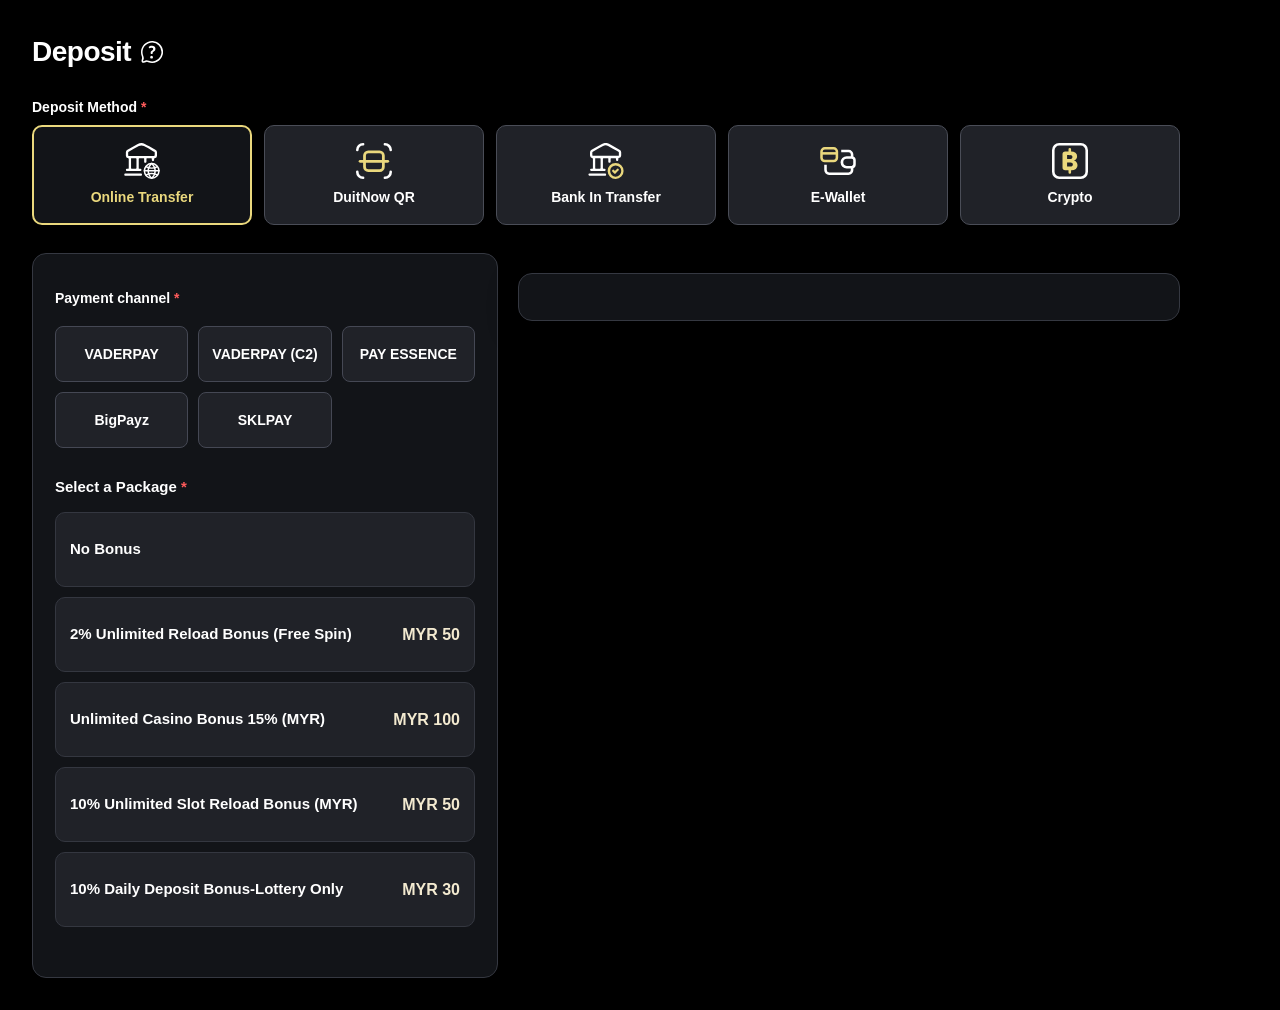
==== commit 2b3987e2: "Add files via upload" ====
--- a/index.html
+++ b/index.html
@@ -9,7 +9,7 @@
 
 <body>
     <div class="app-shell">
-        <header class="topbar">
+        <header class="topbar" style="display:none;">
             <a class="brand" href="#" aria-label="998Bet home"><img src="assets/menu-icon/logo-998bet.png" /></a>
             <div class="topbar-actions">
                 <button class="level-chip">Lv. 99</button>
@@ -22,7 +22,7 @@
         </header>
 
         <main class="workspace">
-            <aside class="side-nav" aria-label="Main navigation">
+            <aside class="side-nav" aria-label="Main navigation" style="display:none;">
                 <button class="nav-icon active" title="Wallet"><img src="assets/menu-icon/menu.svg" /></button>
                 <button class="nav-icon" title="Home"><img src="assets/menu-icon/home.svg" /></button>
                 <button class="nav-icon" title="Sports"><img src="assets/menu-icon/sports.svg" /></button>
@@ -38,7 +38,7 @@
                 <button class="nav-icon" title="BUNDESLIGA"><img src="assets/menu-icon/bundesliga.svg" /></button>
             </aside>
             <section class="main-panel">
-                <nav class="quick-nav">
+                <nav class="quick-nav" style="display:none;">
                     <a class="active" href="#"><img src="assets/menu-icon/icon-deposit.svg" />Deposit</a>
                     <a href="#"><img src="assets/menu-icon/icon-withdrawal.svg" />Withdraw</a>
                     <a href="#"><img src="assets/menu-icon/icon-statement.svg" />Statement</a>
--- a/css/styles.css
+++ b/css/styles.css
@@ -1,33 +1,33 @@
-:root{
-    /* Client Brand Colors */
-    --color-primary:#ead87d;
-    --color-secondary:#202228;
-    --color-accent:#ffd700;
-    --color-surface:#121418;
-    --color-text:#ffffff;
-    --color-background:#000000;
-    --color-highlight:#fff1a8;
-    --color-on-primary:#111111;
-    --color-success:#43c07a;
-    --color-error:#ff5b5b;
-    --color-live:#2ee6c6;
-
-    /* Keep your existing variable names for compatibility */
-    --navy:#121418;
-    --navy-2:#202228;
-    --blue:#ead87d;
-    --blue-50:#fff1a8;
-    --ink:#ffffff;
-    --muted:#a8adb8;
-    --line:#353841;
-    --surface:#121418;
-    --bg:#000000;
-    --success:#43c07a;
-    --warning:#ffd700;
-    --danger:#ff5b5b;
-
-    --radius:14px;
-    --shadow:0 10px 30px rgba(0,0,0,.35);
+:root{
+    /* Client Brand Colors */
+    --color-primary:#ead87d;
+    --color-secondary:#202228;
+    --color-accent:#ffd700;
+    --color-surface:#121418;
+    --color-text:#ffffff;
+    --color-background:#000000;
+    --color-highlight:#fff1a8;
+    --color-on-primary:#111111;
+    --color-success:#43c07a;
+    --color-error:#ff5b5b;
+    --color-live:#2ee6c6;
+
+    /* Keep your existing variable names for compatibility */
+    --navy:#121418;
+    --navy-2:#202228;
+    --blue:#ead87d;
+    --blue-50:#fff1a8;
+    --ink:#ffffff;
+    --muted:#a8adb8;
+    --line:#353841;
+    --surface:#121418;
+    --bg:#000000;
+    --success:#43c07a;
+    --warning:#ffd700;
+    --danger:#ff5b5b;
+
+    --radius:14px;
+    --shadow:0 10px 30px rgba(0,0,0,.35);
 }
 
 * {
@@ -262,39 +262,39 @@
     }
 
 .category-tabs {
-    display:grid;
-    grid-template-columns:repeat(5,1fr);
-    gap:12px;
-    width:100%;
-    margin:0 0 28px;
-    padding:0;
+    display:grid;
+    grid-template-columns:repeat(5,1fr);
+    gap:12px;
+    width:100%;
+    margin:0 0 28px;
+    padding:0;
     overflow:visible;
 }
 
 .category-tab {
-    position:relative;
-    min-height:80px;
-    padding:16px 12px;
-    display:flex;
-    flex-direction:column;
-    align-items:center;
-    justify-content:center;
-    gap:12px;
-    border:1px solid #4a4d57;
-    border-radius:10px;
-    background:var(--color-secondary,#202228);
-    color:var(--color-text,#ffffff);
-    cursor:pointer;
+    position:relative;
+    min-height:80px;
+    padding:16px 12px;
+    display:flex;
+    flex-direction:column;
+    align-items:center;
+    justify-content:center;
+    gap:12px;
+    border:1px solid #4a4d57;
+    border-radius:10px;
+    background:var(--color-secondary,#202228);
+    color:var(--color-text,#ffffff);
+    cursor:pointer;
     transition:.2s ease;
-}
-
-    .category-tab:hover {
-        border-color: var(--color-primary,#ead87d);
-    }
-
-    .category-tab.active {
-        border: 2px solid var(--color-primary,#ead87d);
-        background: var(--color-surface,#121418);
+}
+
+    .category-tab:hover {
+        border-color: var(--color-primary,#ead87d);
+    }
+
+    .category-tab.active {
+        border: 2px solid var(--color-primary,#ead87d);
+        background: var(--color-surface,#121418);
     }
 
 .deposit-layout {
@@ -594,10 +594,10 @@
         color: var(--color-on-primary);
         background: #eef4fb;
         font-weight: 700;
-    }
-
-        .quick-amounts button:hover {
-            background: var(--color-primary);
+    }
+
+        .quick-amounts button:hover {
+            background: var(--color-primary);
         }
 
 .form-row {
@@ -635,6 +635,7 @@
     .primary-button:not(:disabled):hover {
         background: var(--color-secondary);
         color:var(--color-text);
+        border: 1px solid var(--color-primary);
     }
 
 .security-copy {
@@ -668,17 +669,17 @@
 }
 
 .bank-select:focus {
-    border-color: var(--blue);
+    border-color: var(--color-secondary);
     box-shadow: 0 0 0 3px rgba(35,116,225,.12);
-}
-
-.bank-card {
-    padding: 16px;
-    background: var(--surface);
-    border: 1px solid var(--line);
-    border-radius: var(--radius);
-    box-shadow: var(--shadow);
-    margin-bottom: 19px;
+}
+
+.bank-card {
+    padding: 16px;
+    background: var(--surface);
+    border: 1px solid var(--line);
+    border-radius: var(--radius);
+    box-shadow: var(--shadow);
+    margin-bottom: 19px;
 }
 
     .bank-card h3 {
@@ -928,185 +929,195 @@
     background: #fff0ef;
     font-size: 12px;
     font-weight: 700;
-}
-
-@media(max-width:920px) {
-    .deposit-layout {
-        grid-template-columns: 1fr;
-    }
-
-    .provider-summary {
-        grid-template-columns: auto 1fr;
-    }
-
-    .summary-list {
-        grid-column: 1/-1;
-        justify-content: flex-start;
-    }
-
-    .topbar {
-        padding: 0 20px;
-    }
-
-    .side-nav {
-        display: none;
-    }
-
-    .main-panel {
-        width: 100%;
-    }
-
-    .quick-nav {
-        padding: 0 16px;
-        overflow: auto;
-    }
-
-    .content-container {
-        padding: 24px 18px;
-    }
-
-    .category-tabs {
-        grid-template-columns: repeat(3,1fr);
-    }
-}
-
-@media(max-width:620px) {
-    .topbar {
-        height: 65px;
-    }
-
-    .brand {
-        font-size: 25px;
-    }
-
-    .topbar-actions {
-        gap: 4px;
-    }
-
-    .account-chip {
-        width: 38px;
-        padding: 0;
-        justify-content: center;
-    }
-
-        .account-chip > span:last-child, .level-chip, .balance-chip {
-            display: none;
-        }
-
-    .workspace {
-        min-height: calc(100vh - 65px);
-    }
-
-    .quick-nav {
-        height: 55px;
-    }
-
-        .quick-nav a {
-            padding: 8px 10px;
-            font-size: 12px;
-        }
-
-    .page-heading {
-        align-items: flex-end;
-    }
-
-        .page-heading h1 {
-            font-size: 24px;
-        }
-
-        .page-heading p:not(.eyebrow) {
-            display: none;
-        }
-
-    .channel-grid {
-        grid-template-columns: 1fr 1fr;
-    }
-
-    .provider-summary {
-        padding: 17px;
-    }
-
-    .dynamic-form, .channel-area {
-        padding: 17px;
-    }
-
-    .quick-amounts {
-        grid-template-columns: repeat(3,1fr);
-    }
-
-    .form-row, .crypto-info {
-        grid-template-columns: 1fr;
-    }
-
-    .help-grid {
-        grid-template-columns: 1fr;
-    }
-
-    .history-link {
-        font-size: 12px;
-    }
-
-    .category-tabs {
-        margin-right: -18px;
-        display: flex;
-        flex-wrap: wrap;
-        gap: 10px;
-        justify-content: center;
-    }
-
-    .category-tab {
-        padding: 9px 12px;
-        width: calc((100% - 20px)/3);
-    }
-
-    .section-title p {
-        max-width: 220px;
-    }
-
-    .modal {
-        padding: 22px;
-    }
-
-    .category-tabs {
-        grid-template-columns: repeat(3,1fr);
-        gap: 10px;
-    }
-
-    .category-tab {
-        min-height: 100px;
-        padding: 5px;
-    }
-
-        .category-tab-name,
-        .category-tab span:not(.category-selected),
-        .payment-channel-text-item {
-            font-size: 12px !important;
-        }
-
-    .bank-grid {
-        grid-template-columns: repeat(3, minmax(0, 1fr)) !important;
-    }
-}
-
-@media(max-width:400px){
-    .category-tabs{
-        grid-template-columns:1fr;
-    }
-}
-
-
-.category-tab {
-    display: flex;
-    align-items: center;
-    justify-content: center;
-    gap: 8px;
-}
-
-.category-tab-icon {
-    width: 36px;
-    height: 36px;
-    object-fit: contain;
-    flex-shrink: 0;
+}
+
+@media(max-width:920px) {
+    .deposit-layout {
+        grid-template-columns: 1fr;
+    }
+
+    .provider-summary {
+        grid-template-columns: auto 1fr;
+    }
+
+    .summary-list {
+        grid-column: 1/-1;
+        justify-content: flex-start;
+    }
+
+    .topbar {
+        padding: 0 20px;
+    }
+
+    .side-nav {
+        display: none;
+    }
+
+    .main-panel {
+        width: 100%;
+    }
+
+    .quick-nav {
+        padding: 0 16px;
+        overflow: auto;
+    }
+
+    .content-container {
+        padding: 24px 18px;
+    }
+
+    .category-tabs {
+        grid-template-columns: repeat(3,1fr);
+    }
+}
+
+@media(max-width:620px) {
+    .topbar {
+        height: 65px;
+    }
+
+    .brand {
+        font-size: 25px;
+    }
+
+    .topbar-actions {
+        gap: 4px;
+    }
+
+    .account-chip {
+        width: 38px;
+        padding: 0;
+        justify-content: center;
+    }
+
+        .account-chip > span:last-child, .level-chip, .balance-chip {
+            display: none;
+        }
+
+    .workspace {
+        min-height: calc(100vh - 65px);
+    }
+
+    .quick-nav {
+        height: 55px;
+    }
+
+        .quick-nav a {
+            padding: 8px 10px;
+            font-size: 12px;
+        }
+
+    .page-heading {
+        align-items: flex-end;
+    }
+
+        .page-heading h1 {
+            font-size: 24px;
+        }
+
+        .page-heading p:not(.eyebrow) {
+            display: none;
+        }
+
+    .channel-grid {
+        grid-template-columns: 1fr 1fr;
+    }
+
+    .provider-summary {
+        padding: 17px;
+    }
+
+    .dynamic-form, .channel-area {
+        padding: 17px;
+    }
+
+    .quick-amounts {
+        grid-template-columns: repeat(3,1fr);
+    }
+
+    .form-row, .crypto-info {
+        grid-template-columns: 1fr;
+    }
+
+    .help-grid {
+        grid-template-columns: 1fr;
+    }
+
+    .history-link {
+        font-size: 12px;
+    }
+
+    .category-tabs {
+        margin-right: -18px;
+        display: flex;
+        flex-wrap: wrap;
+        gap: 10px;
+        justify-content: center;
+    }
+
+    .category-tab {
+        padding: 9px 12px;
+        width: calc((100% - 20px)/3);
+    }
+
+    .section-title p {
+        max-width: 220px;
+    }
+
+    .modal {
+        padding: 22px;
+    }
+
+    .category-tabs {
+        grid-template-columns: repeat(3,1fr);
+        gap: 10px;
+    }
+
+    .category-tab {
+        min-height: 100px;
+        padding: 5px;
+    }
+
+        .category-tab-name,
+        .category-tab span:not(.category-selected),
+        .payment-channel-text-item {
+            font-size: 12px !important;
+        }
+
+    .bank-grid {
+        grid-template-columns: repeat(3, minmax(0, 1fr)) !important;
+    }
+
+    .primary-button {
+        color: #000;
+    }
+
+        .primary-button:not(:disabled):hover {
+            background: none;
+            color: none;
+            border: 0px solid var(--color-primary);
+        }
+}
+
+@media(max-width:400px){
+    .category-tabs{
+        grid-template-columns:1fr;
+    }
+}
+
+
+.category-tab {
+    display: flex;
+    align-items: center;
+    justify-content: center;
+    gap: 8px;
+}
+
+.category-tab-icon {
+    width: 36px;
+    height: 36px;
+    object-fit: contain;
+    flex-shrink: 0;
 }
 
 .category-tab.active .category-tab-icon{
@@ -1118,16 +1129,16 @@
     filter:brightness(0) invert(1);
 }
 
-.category-tab-name,
-.category-tab span:not(.category-selected){
-    font-size:14px;
-    font-weight:700;
-    text-align:center;
-    color:var(--color-text,#ffffff);
-}
-
-.category-tab.active span{
-    color:var(--color-primary,#ead87d);
+.category-tab-name,
+.category-tab span:not(.category-selected){
+    font-size:14px;
+    font-weight:700;
+    text-align:center;
+    color:var(--color-text,#ffffff);
+}
+
+.category-tab.active span{
+    color:var(--color-primary,#ead87d);
 }
 
 /* E-Wallet: 4 payment channels per page with left/right paging */
@@ -1614,35 +1625,69 @@
 }
 
 .payment-channel-text-list{
-   display:grid;
-    grid-template-columns:repeat(3,minmax(0,1fr));
-    gap:10px;
+   display:grid;
+    grid-template-columns:repeat(3,minmax(0,1fr));
+    gap:10px;
     width:100%;
 }
 
 .payment-channel-text-item{
-    width:100%;
-    min-width:0;
-    min-height:56px;
-    padding:12px 8px;
-    border:1px solid #454854;
-    border-radius:8px;
-    background:#202228;
-    color:#ffffff;
-    font-size:14px;
-    font-weight:700;
-    text-align:center;
-    cursor:pointer;
+    width:100%;
+    min-width:0;
+    min-height:56px;
+    padding:12px 8px;
+    border:1px solid #454854;
+    border-radius:8px;
+    background:#202228;
+    color:#ffffff;
+    font-size:14px;
+    font-weight:700;
+    text-align:center;
+    cursor:pointer;
     transition:.2s ease;
-}
+    position:relative;
+    overflow:hidden;
+}
+
+/*payment channel under maintenance start*/
+.payment-channel-text-item.maintenance{
+    position:relative;
+    cursor:not-allowed;
+    opacity:0.65;
+}
+
+.maintenance-overlay{
+    position:absolute;
+    inset:0;
+    background:rgba(0,0,0,0.45);
+    z-index:1;
+    pointer-events:none;
+}
+
+.maintenance-icon{
+    position:absolute;
+    top:8px;
+    left:8px;
+    width:25px;
+    height:25px;
+    object-fit:contain;
+    z-index:3;
+}
+
+.payment-channel-text-item .channel-name{
+    position:relative;
+    z-index:2;
+}
+
+/*payment channel under maintenance end*/
 
 .payment-channel-text-item:hover{
      border-color:var(--color-primary,#ead87d);
 }
 
 .payment-channel-text-item.selected{
-   border-color:var(--color-primary,#ead87d);
-    color:var(--color-primary,#ead87d);
+   border-color:var(--color-primary,#ead87d);
+    color:var(--color-primary,#ead87d);
     background:#3a3a42;
 }
 
@@ -1812,4 +1857,4 @@
     border-color:var(--color-primary);
     color:var(--color-primary);
     box-shadow:0 0 0 1px var(--color-primary) inset;
-}+}
